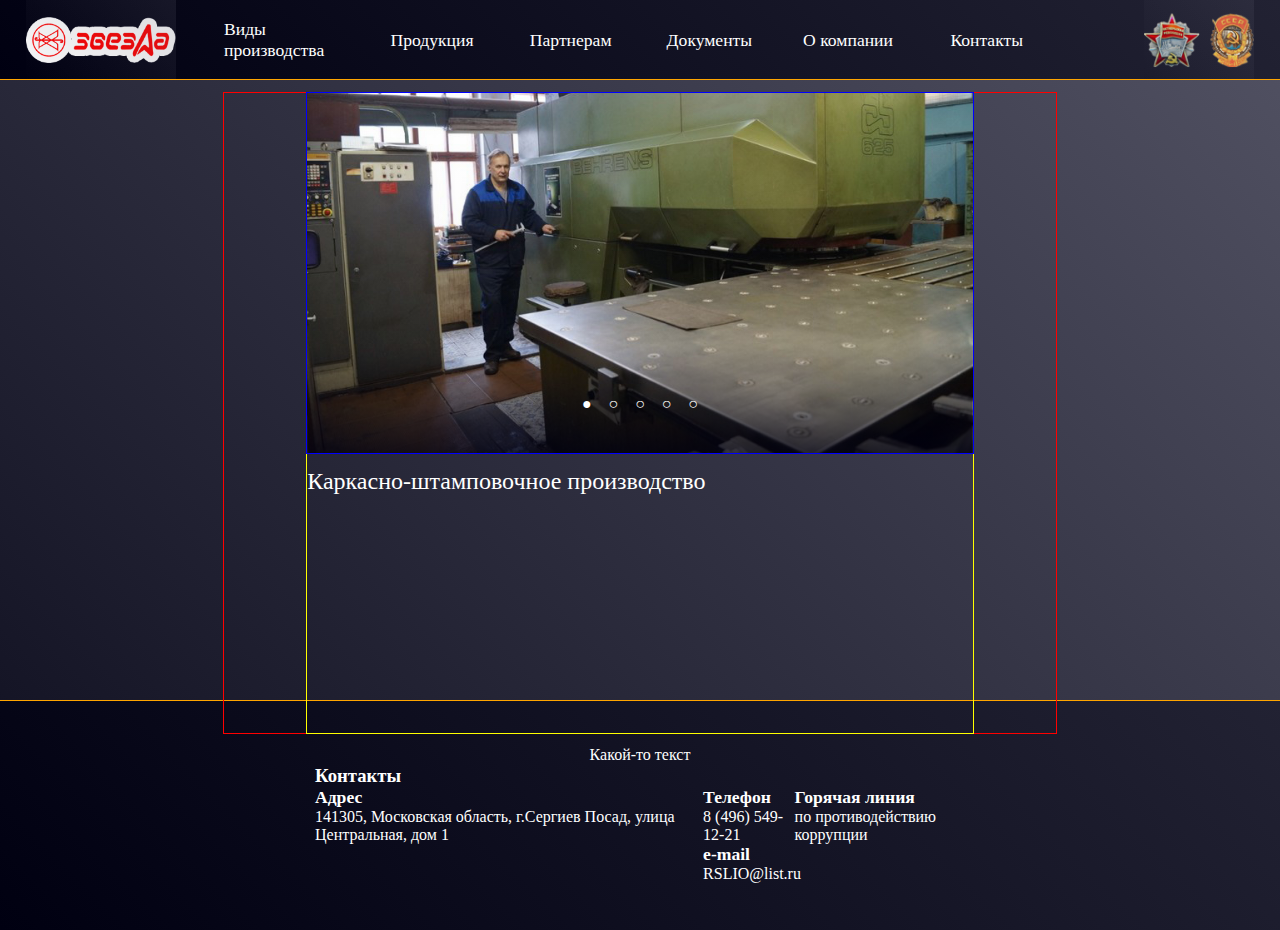
==== index.html @ 36204bb1 "Add files via upload" ====
<!DOCTYPE html>
<html>
<head>
	<meta charset="utf-8">
	<meta name="viewport" content="width=device-width, initial-scale=1">
	<title>Электромеханический завод "Звезда"</title>
	<link rel="stylesheet" type="text/css" href="style.css">
</head>
<body>
	<header>
		<a href="index.html"><div class="logo"></div></a>
		<div class="orderns"></div>
		<nav>
			<!-- <a href="#" class="logo"><img src="img/logo.png"></a> -->
			<div class="dropdown">
				<a href="#">Виды производства</a>
				<div class="list">
					<a href="#">Изготовление и наладка компьютеров серии "Эльбрус"</a>
					<a href="#">SMD монтаж</a>
					<a href="#">Механообрабатывающее производство</a>
					<a href="#">Производство печатных плат</a>
					<a href="#">Контрактное производство электроники</a>
					<a href="#">Каркасно-штамповочное производство</a>
					<a href="#">Литье алюминия</a>
					<a href="#">Литье изделий из пластмасс</a>
					<a href="#">Производство изделий из пластмассы</a>
					<a href="#">Производство лакокрасочных покрытий</a>
					<a href="#">Производство химико-гальванических покрытий</a>
					<a href="#">Перечень видов испытаний</a>
				</div>
			</div>
			<div class="dropdown">
				<a href="#">Продукция</a>
				<div class="list">
					<a href="#">Шкафы телекоммуникационные</a>
					<a href="#">Светодиодные светильники</a>
					<a href="#">Светодиодные драйверы</a>
					<a href="#">Быстроразъемные соединения</a>
					<a href="#">Изделия механообрабатывающего производства</a>
					<a href="#">Каркасы ферритовых сердечников</a>
					<a href="#">Наконечники</a>
					<a href="#">Пластмассовые и резиновые изделия</a>
					<a href="#">Пневмопресс с регулируемым усилием</a>
					<a href="#">Производство корпусных изделий</a>
					<a href="#">Промышленная мебель</a>
					<a href="#">Противотаранное останавливающее устройство ПОУ-1</a>
					<a href="#">Тара технологическая</a>
					<a href="#">Теплообменник ТВВ</a>
					<a href="#">Электротехнические радиаторы</a>
					<a href="#">Вычислительный комплекс "Эльбрус"</a>
					<a href="#">Компьютеры серии "Эльбрус"</a>
					<a href="#">Модули процессорные</a>
				</div>
			</div>
			<a href="#">Партнерам</a>
			<div class="dropdown">
				<a href="#">Документы</a>
				<div class="list">
					<a href="#">Закупки по 223-ФЗ</a>
					<a href="#">Формы раскрытия информации</a>
				</div>
			</div>
			<div class="dropdown">
				<a href="#">О компании</a>
				<div class="list">
					<a href="#">История</a>
					<a href="#">Руководство</a>
					<a href="#">Реквизиты</a>
					<a href="#">Вакансии</a>
					<a href="#">Партнёры</a>
					<a href="#">Завод сегодня</a>
				</div>
			</div>
			<!-- <a href="#">Противодействие коррупции</a> -->
			<a href="contacts.html">Контакты</a>
		</nav>
	</header>
	<main>
		<div class="container">
			<div class="prod">
				<div class="crop"><div class="circleContainer"></div></div>
				<p class="description"></p>
			</div>
		</div>
		<p>Какой-то текст</p>
	</main>
	<footer>
		<div class="footer-container">
			<h3>Контакты</h3>
			<div class="info">
				<div>
					<p class="header">Адрес</p>
					<p>141305, Московская область, г.Сергиев Посад, улица Центральная, дом 1</p>
				</div>
				<div>
					<p class="header">Телефон</p>
					<p>8 (496) 549-12-21</p>
					<p class="header">e-mail</p>
					<p>RSLIO@list.ru</p>
				</div>
				<div>
					<p class="header">Горячая линия</p>
					<p>по противодействию коррупции</p>
				</div>
			</div>
		</div>
	</footer>
	<script type="text/javascript" src="app.js"></script>
</body>
</html>
---- style.css ----
@font-face {
    font-family: 'Proxima Nova Extra Condensed';
    src: local('Proxima Nova Extra Condensed Regular'), local('Proxima-Nova-Extra-Condensed-Regular'),
        url('ProximaNovaExCn-Regular.woff2') format('woff2'),
        url('ProximaNovaExCn-Regular.woff') format('woff'),
        url('ProximaNovaExCn-Regular.ttf') format('truetype');
    font-weight: 400;
    font-style: normal;
}

body {
	font-family: 'Proxima Nova Extra Condensed';
	color: white;
	background-color: rgb(50, 50, 67);
	background-image: linear-gradient(45deg, rgba(0, 0, 17, 0.73), rgba(85, 85, 102, 0.91)), url('img/background.png');
	background-size: 100%;
	background-repeat: no-repeat;
	min-height: 100vh;

	--global-width: 65%;
	--global-background-color: linear-gradient(45deg, #001, #223);
}

* {
	margin: 0;
}

a {
	color: #aab;
}

.hidden {
	display: none;
}

.centered {
	display: flex;
	justify-content: center;
	align-items: center;
	gap: 10px;
}

body {
	display: flex;
	flex-direction: column;
}











header {
	height: 80px;
	width: 100%;
	position: relative;
	background: var(--global-background-color);
	top: 0;
	display: flex;
	justify-content: center;
}

nav {
	color: black;
	display: flex;
	justify-content: space-evenly;
	align-items: center;
	height: 100%;
	width: var(--global-width);
	color: white;
	font-size: 1.1em;
}

nav a, .dropdown {
	width: 100%;
	height: 100%;
	color: white;
	text-decoration: none;
}

nav > a, .dropdown, .dropdown > a {
	display: flex;
	justify-content: center;
	align-items: center;
}

nav a:hover {
	background: rgba(255, 255, 255, .25);
}

.dropdown {
	display: inline-block;
}

.list a {
	display: flex;
	align-items: center;
	box-sizing: border-box;
	padding: 7px;
}

.list {
	background: rgba(0, 0, 17, .75);
	position: absolute;
	display: none;
	min-width: 250px;
	backdrop-filter: blur(2px);
	z-index: 1000;
}

.dropdown:hover .list {
	display: block;
}

.logo {
	position: absolute;
	left: 2%;
	background-image: linear-gradient(45deg, rgba(0, 0, 17, 0.03), rgba(85, 85, 102, 0.21)), url("img/logo.png");
	background-repeat: no-repeat;
	background-size: contain;
	background-position: center;
	height: 100%;
	width: 150px;
}

.orderns {
	position: absolute;
	right: 2%;
	background-image: linear-gradient(45deg, rgba(0, 0, 17, 0.03), rgba(85, 85, 102, 0.21)), url("img/orderns.png");;
	background-repeat: no-repeat;
	background-size: contain;
	background-position: center;
	height: 100%;
	width: 110px;
}











main {
	width: 100%;
	height: calc(100vh - 200px - 80px);
	display: flex;
	flex: 1 0 auto;
	align-items: center;
	flex-direction: column;
	position: relative;
	outline: 1px solid orange;
}

.container {
	width: var(--global-width);
	min-height: 50vw;
	/* height: 1px; */
	display: flex;
	justify-content: center;
	margin: 1% 0;
	position: relative;
	outline: 1px solid red;
}

.prod {
	width: 80%;
	/* height: 56.25%; */
	height: 100%;
	display: flex;
	flex-direction: column; 
	position: relative;
	cursor: pointer;
	outline: 1px solid yellow;
}

.crop {
	width: 100%;
	height: 56.25%;
	position: relative;
	outline: 1px solid blue;
}

.crop .img {
	/* display: block; */
	width: 100%;
	height: 100%;
	background-position: 100% 100%;
	background-size: cover;
	background-repeat: no-repeat;
	position: absolute;
	opacity: 0;
	transition: opacity 0.3s ease-in-out;
}

.prod p {
	padding: 15px 0;
	font-size: 1.5em;
	position: relative;
}

.circleContainer {
	display: flex;
	width: 100%;
	flex-direction: row;
	justify-content: center;
	position: absolute;
	bottom: 10%;
	z-index: 1;
}

.circle {
	cursor: pointer;
	display: inline-block;
	padding: .5% 1%;
	width: 2%;
	display: flex;
	justify-content: center;
}



.contacts {
	display: flex;
	flex-direction: column;
}




















footer {
	background: var(--global-background-color);
	height: 200px;
	padding: 15px;
	display: flex;
	justify-content: center;
	align-items: center;
	flex-shrink: 0;
}

.footer-container {
	width: calc(var(--global-width) * 0.8);
	height: 50%;
}

.header {
	font-weight: bold;
	font-size: 1.1em;
}

.info {
	display: flex;
	justify-content: space-between;
}

.info div {
	min-width: 90px;
}
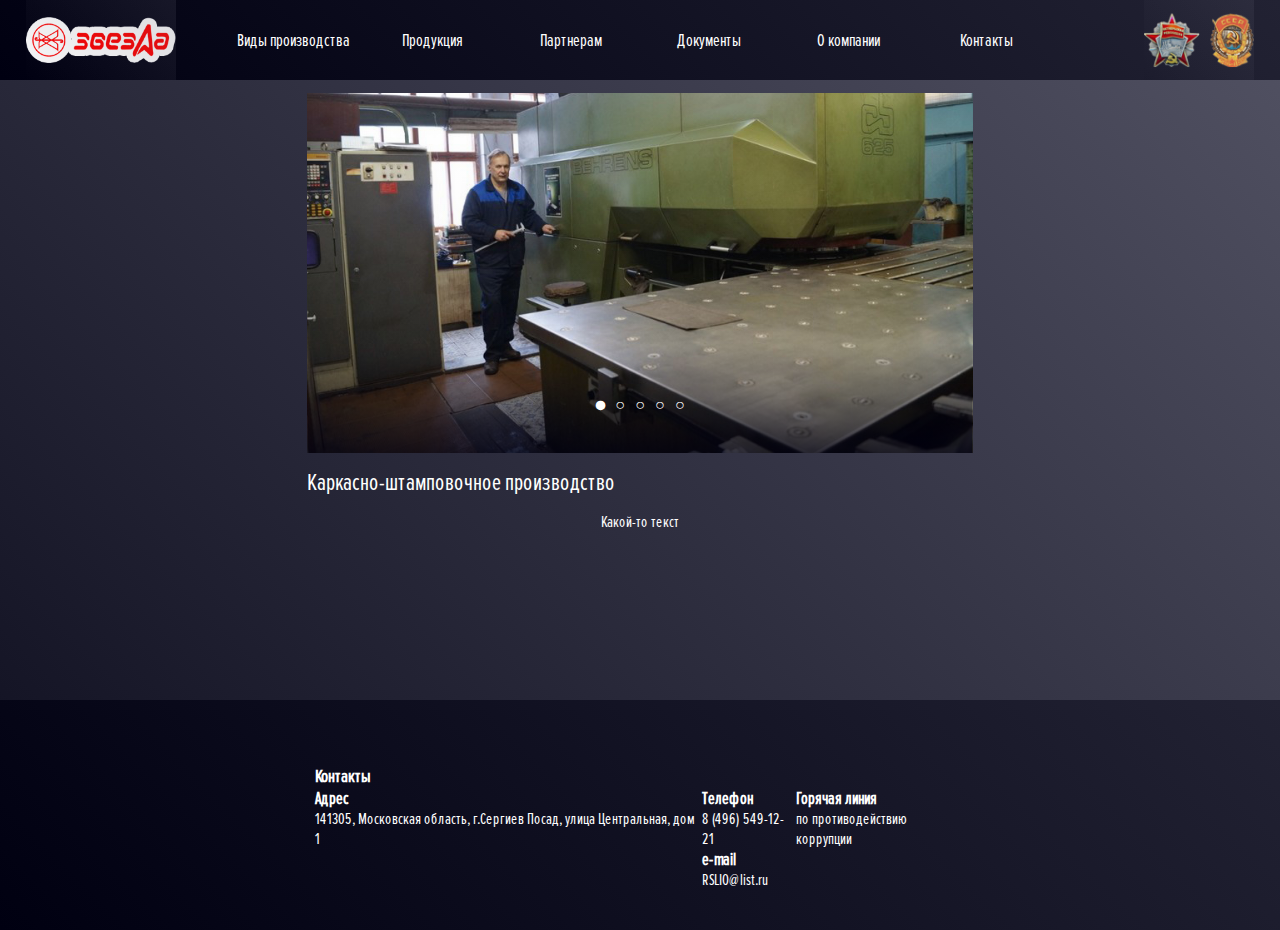
==== commit 95192ebb: "Add files via upload" ====
--- a/index.html
+++ b/index.html
@@ -81,8 +81,9 @@
 				<div class="crop"><div class="circleContainer"></div></div>
 				<p class="description"></p>
 			</div>
+			<p>Какой-то текст</p>
+			<div class="cgrid"></div>
 		</div>
-		<p>Какой-то текст</p>
 	</main>
 	<footer>
 		<div class="footer-container">
--- a/style.css
+++ b/style.css
@@ -1,11 +1,10 @@
 @font-face {
-    font-family: 'Proxima Nova Extra Condensed';
-    src: local('Proxima Nova Extra Condensed Regular'), local('Proxima-Nova-Extra-Condensed-Regular'),
-        url('ProximaNovaExCn-Regular.woff2') format('woff2'),
-        url('ProximaNovaExCn-Regular.woff') format('woff'),
-        url('ProximaNovaExCn-Regular.ttf') format('truetype');
-    font-weight: 400;
-    font-style: normal;
+	font-family: 'Proxima Nova Extra Condensed';
+	src: url('font/ProximaNovaExCn-Regular.woff2') format('woff2'),
+		url('font/ProximaNovaExCn-Regular.woff') format('woff'),
+		url('font/ProximaNovaExCn-Regular.ttf') format('truetype');
+	font-weight: 400;
+	font-style: normal;
 }
 
 body {
@@ -19,6 +18,8 @@
 
 	--global-width: 65%;
 	--global-background-color: linear-gradient(45deg, #001, #223);
+	--header-height: 80px;
+	--footer-height: 200px;
 }
 
 * {
@@ -56,7 +57,7 @@
 
 
 header {
-	height: 80px;
+	height: var(--header-height);
 	width: 100%;
 	position: relative;
 	background: var(--global-background-color);
@@ -151,46 +152,40 @@
 
 main {
 	width: 100%;
-	height: calc(100vh - 200px - 80px);
+	height: calc(100vh - var(--footer-height) - var(--header-height));
 	display: flex;
 	flex: 1 0 auto;
 	align-items: center;
 	flex-direction: column;
 	position: relative;
-	outline: 1px solid orange;
 }
 
 .container {
 	width: var(--global-width);
-	min-height: 50vw;
-	/* height: 1px; */
-	display: flex;
-	justify-content: center;
+	height: 100%;
+	display: flex;
+	flex-direction: column;
+	align-items: center;
 	margin: 1% 0;
 	position: relative;
-	outline: 1px solid red;
 }
 
 .prod {
 	width: 80%;
-	/* height: 56.25%; */
-	height: 100%;
+	height: fit-content;
 	display: flex;
 	flex-direction: column; 
 	position: relative;
 	cursor: pointer;
-	outline: 1px solid yellow;
 }
 
 .crop {
 	width: 100%;
-	height: 56.25%;
-	position: relative;
-	outline: 1px solid blue;
+	height: 28.125vw;
+	position: relative;
 }
 
 .crop .img {
-	/* display: block; */
 	width: 100%;
 	height: 100%;
 	background-position: 100% 100%;
@@ -220,13 +215,11 @@
 .circle {
 	cursor: pointer;
 	display: inline-block;
-	padding: .5% 1%;
+	padding: .25% .5%;
 	width: 2%;
 	display: flex;
 	justify-content: center;
 }
-
-
 
 .contacts {
 	display: flex;
@@ -254,7 +247,7 @@
 
 footer {
 	background: var(--global-background-color);
-	height: 200px;
+	height: var(--footer-height);
 	padding: 15px;
 	display: flex;
 	justify-content: center;
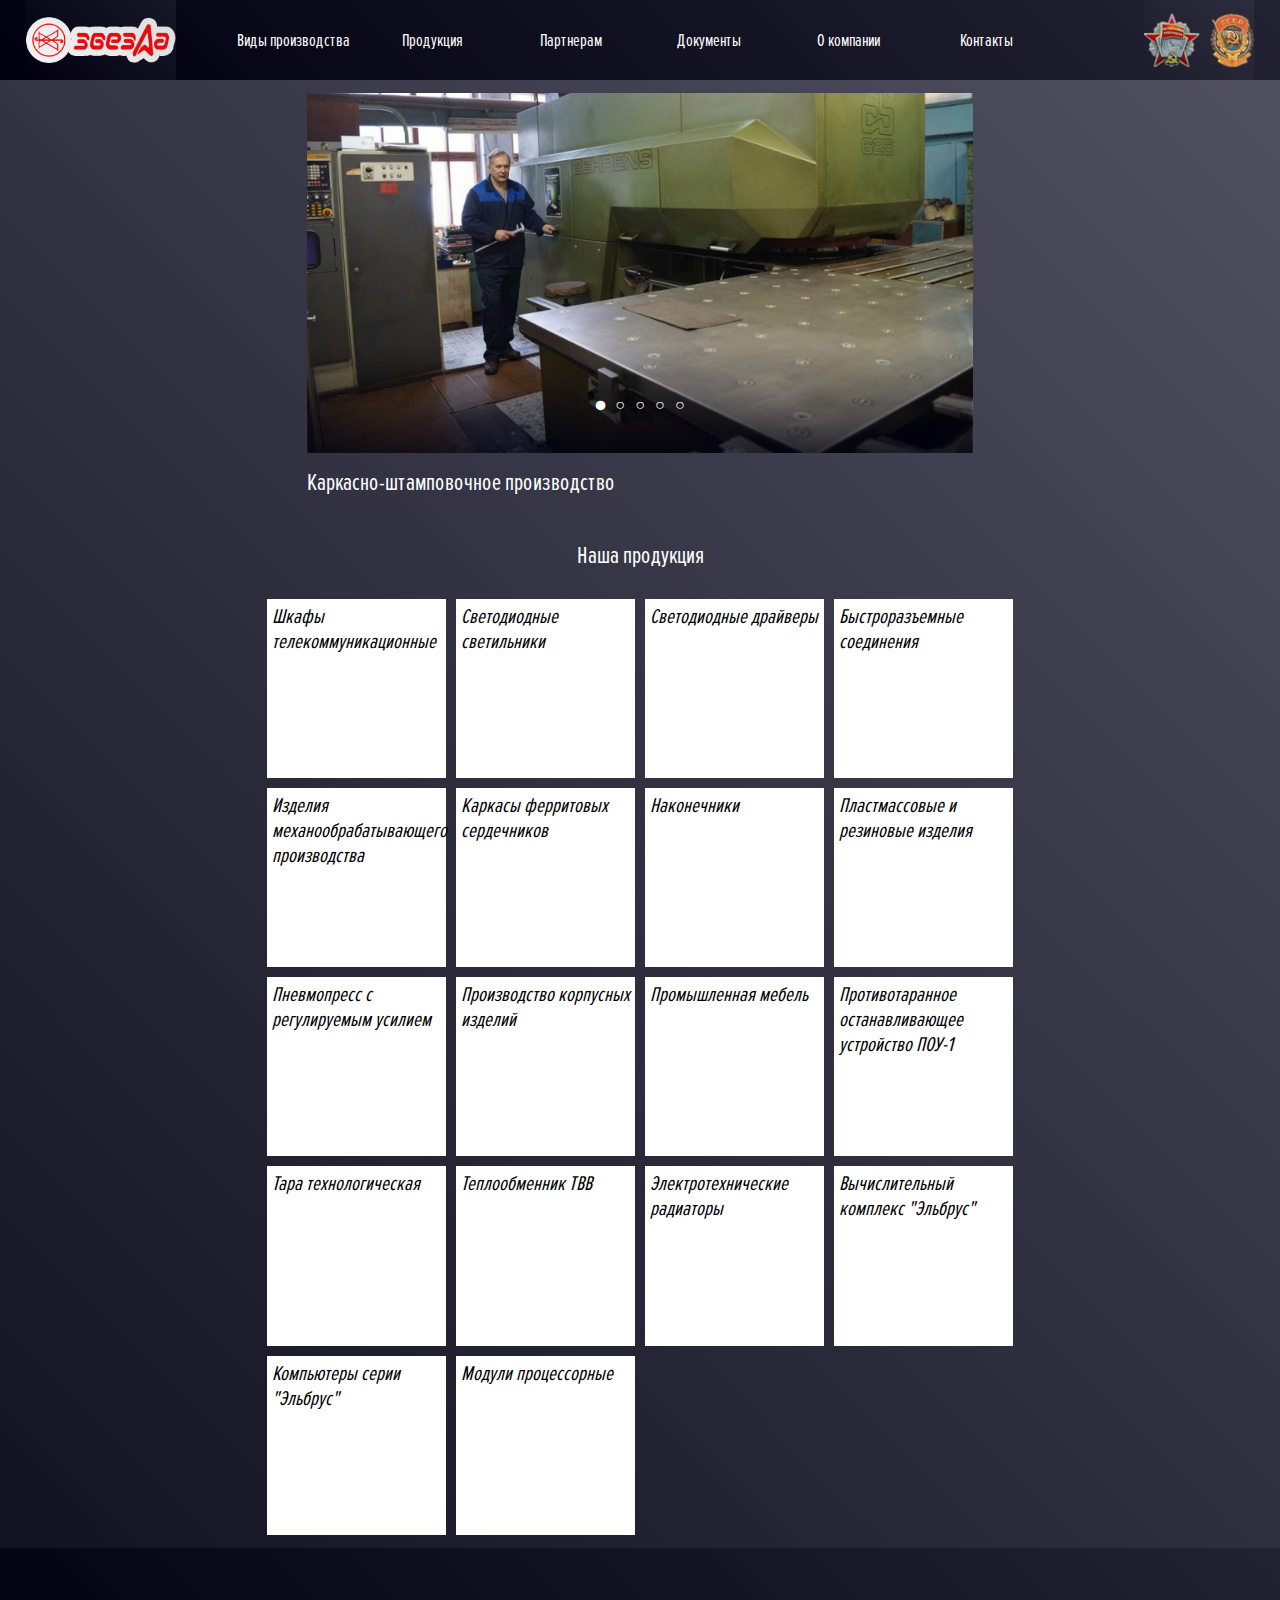
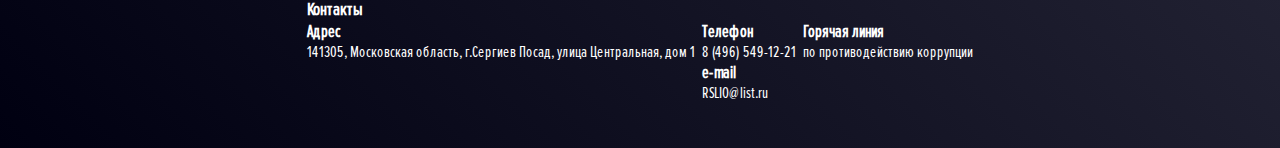
==== commit ff46daee: "Add files via upload" ====
--- a/index.html
+++ b/index.html
@@ -8,72 +8,7 @@
 </head>
 <body>
 	<header>
-		<a href="index.html"><div class="logo"></div></a>
-		<div class="orderns"></div>
-		<nav>
-			<!-- <a href="#" class="logo"><img src="img/logo.png"></a> -->
-			<div class="dropdown">
-				<a href="#">Виды производства</a>
-				<div class="list">
-					<a href="#">Изготовление и наладка компьютеров серии "Эльбрус"</a>
-					<a href="#">SMD монтаж</a>
-					<a href="#">Механообрабатывающее производство</a>
-					<a href="#">Производство печатных плат</a>
-					<a href="#">Контрактное производство электроники</a>
-					<a href="#">Каркасно-штамповочное производство</a>
-					<a href="#">Литье алюминия</a>
-					<a href="#">Литье изделий из пластмасс</a>
-					<a href="#">Производство изделий из пластмассы</a>
-					<a href="#">Производство лакокрасочных покрытий</a>
-					<a href="#">Производство химико-гальванических покрытий</a>
-					<a href="#">Перечень видов испытаний</a>
-				</div>
-			</div>
-			<div class="dropdown">
-				<a href="#">Продукция</a>
-				<div class="list">
-					<a href="#">Шкафы телекоммуникационные</a>
-					<a href="#">Светодиодные светильники</a>
-					<a href="#">Светодиодные драйверы</a>
-					<a href="#">Быстроразъемные соединения</a>
-					<a href="#">Изделия механообрабатывающего производства</a>
-					<a href="#">Каркасы ферритовых сердечников</a>
-					<a href="#">Наконечники</a>
-					<a href="#">Пластмассовые и резиновые изделия</a>
-					<a href="#">Пневмопресс с регулируемым усилием</a>
-					<a href="#">Производство корпусных изделий</a>
-					<a href="#">Промышленная мебель</a>
-					<a href="#">Противотаранное останавливающее устройство ПОУ-1</a>
-					<a href="#">Тара технологическая</a>
-					<a href="#">Теплообменник ТВВ</a>
-					<a href="#">Электротехнические радиаторы</a>
-					<a href="#">Вычислительный комплекс "Эльбрус"</a>
-					<a href="#">Компьютеры серии "Эльбрус"</a>
-					<a href="#">Модули процессорные</a>
-				</div>
-			</div>
-			<a href="#">Партнерам</a>
-			<div class="dropdown">
-				<a href="#">Документы</a>
-				<div class="list">
-					<a href="#">Закупки по 223-ФЗ</a>
-					<a href="#">Формы раскрытия информации</a>
-				</div>
-			</div>
-			<div class="dropdown">
-				<a href="#">О компании</a>
-				<div class="list">
-					<a href="#">История</a>
-					<a href="#">Руководство</a>
-					<a href="#">Реквизиты</a>
-					<a href="#">Вакансии</a>
-					<a href="#">Партнёры</a>
-					<a href="#">Завод сегодня</a>
-				</div>
-			</div>
-			<!-- <a href="#">Противодействие коррупции</a> -->
-			<a href="contacts.html">Контакты</a>
-		</nav>
+		<nav></nav>
 	</header>
 	<main>
 		<div class="container">
@@ -81,31 +16,32 @@
 				<div class="crop"><div class="circleContainer"></div></div>
 				<p class="description"></p>
 			</div>
-			<p>Какой-то текст</p>
-			<div class="cgrid"></div>
+			<br><p>Наша продукция</p><br>
+			<div class="cgrid">
+				<a class="tile" href="#" style="background-image: pink, url(img/items/1.jpg);">Шкафы телекоммуникационные</a>
+    			<a class="tile" href="#" style="background-image: pink, url(img/items/2.jpg);">Светодиодные светильники</a>
+    			<a class="tile" href="#" style="background-image: pink, url(img/items/3.jpg);">Светодиодные драйверы</a>
+				<a class="tile" href="#" style="background-image: pink, url(img/items/4.jpg);">Быстроразъемные соединения</a>
+				<a class="tile" href="#" style="background-image: pink, url(img/items/5.jpg);">Изделия механообрабатывающего производства</a>
+				<a class="tile" href="#" style="background-image: pink, url(img/items/6.jpg);">Каркасы ферритовых сердечников</a>
+				<a class="tile" href="#" style="background-image: pink, url(img/items/7.jpg);">Наконечники</a>
+				<a class="tile" href="#" style="background-image: pink, url(img/items/8.jpg);">Пластмассовые и резиновые изделия</a>
+				<a class="tile" href="#" style="background-image: pink, url(img/items/9.jpg);">Пневмопресс с регулируемым усилием</a>
+				<a class="tile" href="#" style="background-image: pink, url(img/items/10.jpg);">Производство корпусных изделий</a>
+				<a class="tile" href="#" style="background-image: pink, url(img/items/11.jpg);">Промышленная мебель</a>
+				<a class="tile" href="#" style="background-image: pink, url(img/items/12.jpg);">Противотаранное останавливающее устройство ПОУ-1</a>
+				<a class="tile" href="#" style="background-image: pink, url(img/items/13.jpg);">Тара технологическая</a>
+				<a class="tile" href="#" style="background-image: pink, url(img/items/14.jpg);">Теплообменник ТВВ</a>
+				<a class="tile" href="#" style="background-image: pink, url(img/items/15.jpg);">Электротехнические радиаторы</a>
+				<a class="tile" href="#" style="background-image: pink, url(img/items/16.jpg);">Вычислительный комплекс "Эльбрус"</a>
+				<a class="tile" href="#" style="background-image: pink, url(img/items/17.jpg);">Компьютеры серии "Эльбрус"</a>
+				<a class="tile" href="#" style="background-image: pink, url(img/items/18.jpg);">Модули процессорные</a>
+			</div>
 		</div>
 	</main>
-	<footer>
-		<div class="footer-container">
-			<h3>Контакты</h3>
-			<div class="info">
-				<div>
-					<p class="header">Адрес</p>
-					<p>141305, Московская область, г.Сергиев Посад, улица Центральная, дом 1</p>
-				</div>
-				<div>
-					<p class="header">Телефон</p>
-					<p>8 (496) 549-12-21</p>
-					<p class="header">e-mail</p>
-					<p>RSLIO@list.ru</p>
-				</div>
-				<div>
-					<p class="header">Горячая линия</p>
-					<p>по противодействию коррупции</p>
-				</div>
-			</div>
-		</div>
-	</footer>
+	<footer></footer>
+	<script type="text/javascript" src="drawHeader.js"></script>
+	<script type="text/javascript" src="drawFooter.js"></script>
 	<script type="text/javascript" src="app.js"></script>
 </body>
 </html>--- a/style.css
+++ b/style.css
@@ -129,10 +129,10 @@
 	width: 150px;
 }
 
-.orderns {
+.orders {
 	position: absolute;
 	right: 2%;
-	background-image: linear-gradient(45deg, rgba(0, 0, 17, 0.03), rgba(85, 85, 102, 0.21)), url("img/orderns.png");;
+	background-image: linear-gradient(45deg, rgba(0, 0, 17, 0.03), rgba(85, 85, 102, 0.21)), url("img/orders.png");
 	background-repeat: no-repeat;
 	background-size: contain;
 	background-position: center;
@@ -152,12 +152,13 @@
 
 main {
 	width: 100%;
-	height: calc(100vh - var(--footer-height) - var(--header-height));
+	min-height: calc(100vh - var(--footer-height) - var(--header-height));
 	display: flex;
 	flex: 1 0 auto;
 	align-items: center;
 	flex-direction: column;
 	position: relative;
+	font-size: 1.5rem;
 }
 
 .container {
@@ -196,9 +197,9 @@
 	transition: opacity 0.3s ease-in-out;
 }
 
-.prod p {
+.description {
 	padding: 15px 0;
-	font-size: 1.5em;
+	/* font-size: 1.5em; */
 	position: relative;
 }
 
@@ -210,6 +211,7 @@
 	position: absolute;
 	bottom: 10%;
 	z-index: 1;
+	font-size: 1rem;
 }
 
 .circle {
@@ -221,6 +223,27 @@
 	justify-content: center;
 }
 
+.cgrid {
+	display: grid;
+	grid-template-columns: 1fr 1fr 1fr 1fr;
+	gap: 10px;
+}
+
+.tile {
+	width: 14vw;
+	height: 14vw;
+	background-color: white;
+	color: black;
+	box-sizing: border-box;
+	padding: 5px;
+	text-decoration: none;
+	font-size: 1.3rem;
+	font-style: italic;
+	background-repeat: no-repeat;
+	background-size: cover;
+	background-position: center;
+}
+
 .contacts {
 	display: flex;
 	flex-direction: column;
@@ -248,11 +271,11 @@
 footer {
 	background: var(--global-background-color);
 	height: var(--footer-height);
-	padding: 15px;
 	display: flex;
 	justify-content: center;
 	align-items: center;
 	flex-shrink: 0;
+	overflow: hidden;
 }
 
 .footer-container {
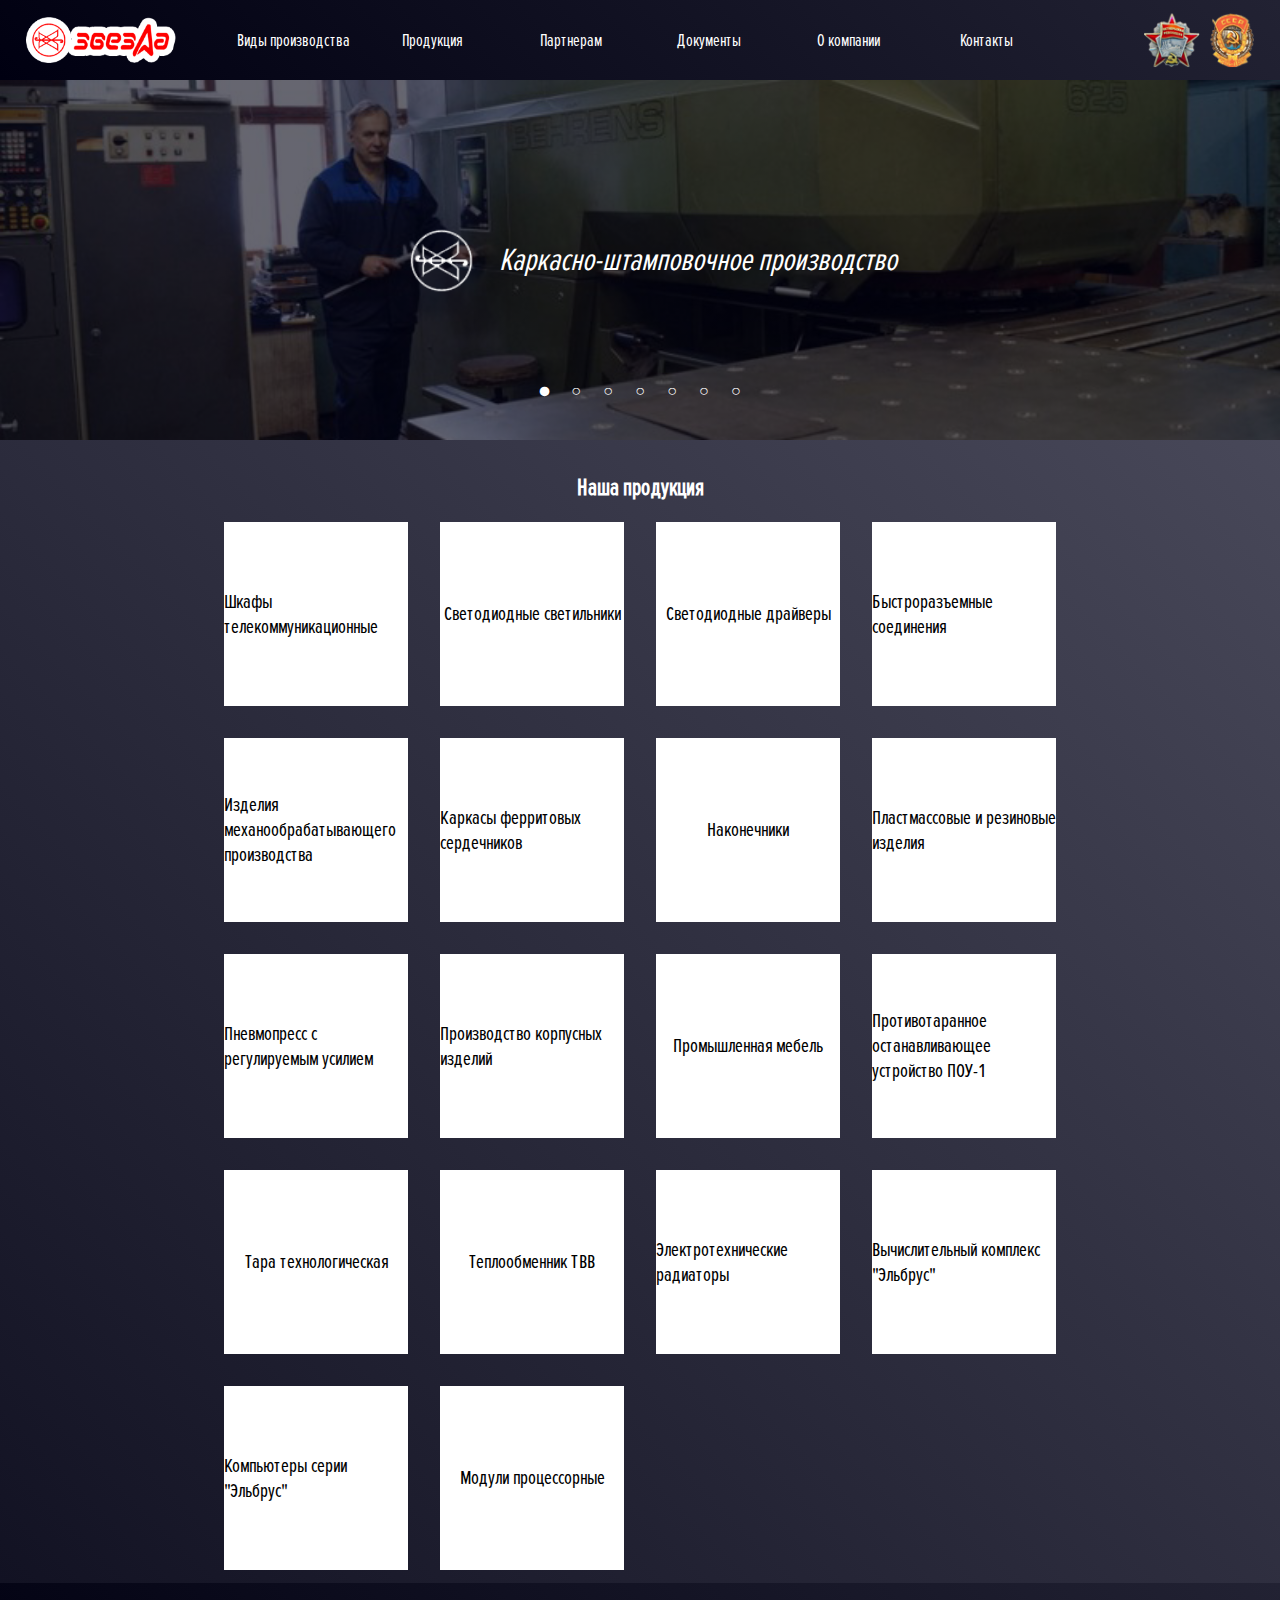
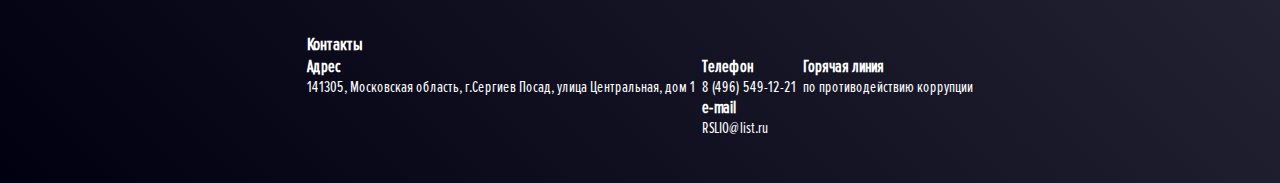
==== commit e43e7b31: "Add files via upload" ====
--- a/index.html
+++ b/index.html
@@ -11,31 +11,33 @@
 		<nav></nav>
 	</header>
 	<main>
+		<div class="prod">
+			<div class="crop"><div class="circleContainer"></div></div>
+			<div class="description"><div class="description-logo"></div><p></p></div>
+		</div>
 		<div class="container">
-			<div class="prod">
-				<div class="crop"><div class="circleContainer"></div></div>
-				<p class="description"></p>
-			</div>
-			<br><p>Наша продукция</p><br>
-			<div class="cgrid">
-				<a class="tile" href="#" style="background-image: pink, url(img/items/1.jpg);">Шкафы телекоммуникационные</a>
-    			<a class="tile" href="#" style="background-image: pink, url(img/items/2.jpg);">Светодиодные светильники</a>
-    			<a class="tile" href="#" style="background-image: pink, url(img/items/3.jpg);">Светодиодные драйверы</a>
-				<a class="tile" href="#" style="background-image: pink, url(img/items/4.jpg);">Быстроразъемные соединения</a>
-				<a class="tile" href="#" style="background-image: pink, url(img/items/5.jpg);">Изделия механообрабатывающего производства</a>
-				<a class="tile" href="#" style="background-image: pink, url(img/items/6.jpg);">Каркасы ферритовых сердечников</a>
-				<a class="tile" href="#" style="background-image: pink, url(img/items/7.jpg);">Наконечники</a>
-				<a class="tile" href="#" style="background-image: pink, url(img/items/8.jpg);">Пластмассовые и резиновые изделия</a>
-				<a class="tile" href="#" style="background-image: pink, url(img/items/9.jpg);">Пневмопресс с регулируемым усилием</a>
-				<a class="tile" href="#" style="background-image: pink, url(img/items/10.jpg);">Производство корпусных изделий</a>
-				<a class="tile" href="#" style="background-image: pink, url(img/items/11.jpg);">Промышленная мебель</a>
-				<a class="tile" href="#" style="background-image: pink, url(img/items/12.jpg);">Противотаранное останавливающее устройство ПОУ-1</a>
-				<a class="tile" href="#" style="background-image: pink, url(img/items/13.jpg);">Тара технологическая</a>
-				<a class="tile" href="#" style="background-image: pink, url(img/items/14.jpg);">Теплообменник ТВВ</a>
-				<a class="tile" href="#" style="background-image: pink, url(img/items/15.jpg);">Электротехнические радиаторы</a>
-				<a class="tile" href="#" style="background-image: pink, url(img/items/16.jpg);">Вычислительный комплекс "Эльбрус"</a>
-				<a class="tile" href="#" style="background-image: pink, url(img/items/17.jpg);">Компьютеры серии "Эльбрус"</a>
-				<a class="tile" href="#" style="background-image: pink, url(img/items/18.jpg);">Модули процессорные</a>
+			<div class="items">
+				<br><h2>Наша продукция</h2><br>
+				<div class="cgrid">
+					<a class="tile" href="#"  val="0"><div class="cover">Шкафы телекоммуникационные</div></a>
+    				<a class="tile" href="#"  val="1"><div class="cover">Светодиодные светильники</div></a>
+    				<a class="tile" href="#"  val="2"><div class="cover">Светодиодные драйверы</div></a>
+					<a class="tile" href="#"  val="3"><div class="cover">Быстроразъемные соединения</div></a>
+					<a class="tile" href="#"  val="4"><div class="cover">Изделия механообрабатывающего производства</div></a>
+					<a class="tile" href="#"  val="5"><div class="cover">Каркасы ферритовых сердечников</div></a>
+					<a class="tile" href="#"  val="6"><div class="cover">Наконечники</div></a>
+					<a class="tile" href="#"  val="7"><div class="cover">Пластмассовые и резиновые изделия</div></a>
+					<a class="tile" href="#"  val="8"><div class="cover">Пневмопресс с регулируемым усилием</div></a>
+					<a class="tile" href="#"  val="9"><div class="cover">Производство корпусных изделий</div></a>
+					<a class="tile" href="#" val="10"><div class="cover">Промышленная мебель</div></a>
+					<a class="tile" href="#" val="11"><div class="cover">Противотаранное останавливающее устройство ПОУ-1</div></a>
+					<a class="tile" href="#" val="12"><div class="cover">Тара технологическая</div></a>
+					<a class="tile" href="#" val="13"><div class="cover">Теплообменник ТВВ</div></a>
+					<a class="tile" href="#" val="14"><div class="cover">Электротехнические радиаторы</div></a>
+					<a class="tile" href="#" val="15"><div class="cover">Вычислительный комплекс "Эльбрус"</div></a>
+					<a class="tile" href="#" val="16"><div class="cover">Компьютеры серии "Эльбрус"</div></a>
+					<a class="tile" href="#" val="17"><div class="cover">Модули процессорные</div></a>
+				</div>
 			</div>
 		</div>
 	</main>
--- a/style.css
+++ b/style.css
@@ -20,6 +20,8 @@
 	--global-background-color: linear-gradient(45deg, #001, #223);
 	--header-height: 80px;
 	--footer-height: 200px;
+
+	--prod-img-height: 28.125vw;
 }
 
 * {
@@ -38,7 +40,7 @@
 	display: flex;
 	justify-content: center;
 	align-items: center;
-	gap: 10px;
+	gap: 2%;
 }
 
 body {
@@ -72,7 +74,7 @@
 	justify-content: space-evenly;
 	align-items: center;
 	height: 100%;
-	width: var(--global-width);
+	width: calc(var(--global-width));
 	color: white;
 	font-size: 1.1em;
 }
@@ -121,7 +123,7 @@
 .logo {
 	position: absolute;
 	left: 2%;
-	background-image: linear-gradient(45deg, rgba(0, 0, 17, 0.03), rgba(85, 85, 102, 0.21)), url("img/logo.png");
+	background-image: url("img/logo.png");
 	background-repeat: no-repeat;
 	background-size: contain;
 	background-position: center;
@@ -132,7 +134,7 @@
 .orders {
 	position: absolute;
 	right: 2%;
-	background-image: linear-gradient(45deg, rgba(0, 0, 17, 0.03), rgba(85, 85, 102, 0.21)), url("img/orders.png");
+	background-image: url("img/orders.png");
 	background-repeat: no-repeat;
 	background-size: contain;
 	background-position: center;
@@ -152,44 +154,47 @@
 
 main {
 	width: 100%;
-	min-height: calc(100vh - var(--footer-height) - var(--header-height));
+	/* min-height: calc(100vh - var(--footer-height) - var(--header-height)); */
+	/* height: 1px; */
 	display: flex;
 	flex: 1 0 auto;
 	align-items: center;
-	flex-direction: column;
-	position: relative;
-	font-size: 1.5rem;
+	/* justify-content: center; */
+	flex-direction: column;
+	position: relative;
 }
 
 .container {
-	width: var(--global-width);
-	height: 100%;
-	display: flex;
-	flex-direction: column;
-	align-items: center;
+	width: calc(var(--global-width));
+	display: flex;
+	flex: 1 1 auto;
+	flex-direction: column;
+	align-items: center;
+	justify-content: center;
 	margin: 1% 0;
 	position: relative;
 }
 
 .prod {
-	width: 80%;
+	width: 100%;
 	height: fit-content;
 	display: flex;
 	flex-direction: column; 
 	position: relative;
-	cursor: pointer;
+	top: 0;
+	user-select: none;
 }
 
 .crop {
 	width: 100%;
-	height: 28.125vw;
+	height: var(--prod-img-height);
 	position: relative;
 }
 
 .crop .img {
 	width: 100%;
 	height: 100%;
-	background-position: 100% 100%;
+	background-position: center;
 	background-size: cover;
 	background-repeat: no-repeat;
 	position: absolute;
@@ -198,9 +203,24 @@
 }
 
 .description {
-	padding: 15px 0;
-	/* font-size: 1.5em; */
-	position: relative;
+	font-size: 2em;
+	position: absolute;
+	top: 0;
+	left: 0;
+	width: 100%;
+	height: 100%;
+	font-style: italic;
+	display: flex;
+	align-items: center;
+	justify-content: center;
+}
+
+.description-logo {
+	background-image: url('img/logo3.png');
+	width: 85px;
+	height: 85px;
+	margin: 0 15px;
+	background-size: cover;
 }
 
 .circleContainer {
@@ -217,31 +237,45 @@
 .circle {
 	cursor: pointer;
 	display: inline-block;
-	padding: .25% .5%;
+	padding: .25% .25%;
 	width: 2%;
 	display: flex;
 	justify-content: center;
+}
+
+.items {
+	width: 100%;
+	display: flex;
+	flex-direction: column;
+	align-items: center;
+	position: relative;
 }
 
 .cgrid {
 	display: grid;
-	grid-template-columns: 1fr 1fr 1fr 1fr;
-	gap: 10px;
+	grid-template-columns: repeat(4, 1fr);
+	gap: 2em;
+	position: relative;
 }
 
 .tile {
-	width: 14vw;
-	height: 14vw;
-	background-color: white;
 	color: black;
-	box-sizing: border-box;
-	padding: 5px;
-	text-decoration: none;
-	font-size: 1.3rem;
-	font-style: italic;
+	aspect-ratio: 1;
 	background-repeat: no-repeat;
 	background-size: cover;
 	background-position: center;
+	text-decoration: none;
+}
+
+.cover {
+	background-color: rgba(255, 255, 255, 1);
+	width: 100%;
+	height: 100%;
+	font-size: 1.3rem;
+	display: flex;
+	align-items: center;
+	justify-content: center;
+	transition: all 0.3s ease-in-out;
 }
 
 .contacts {
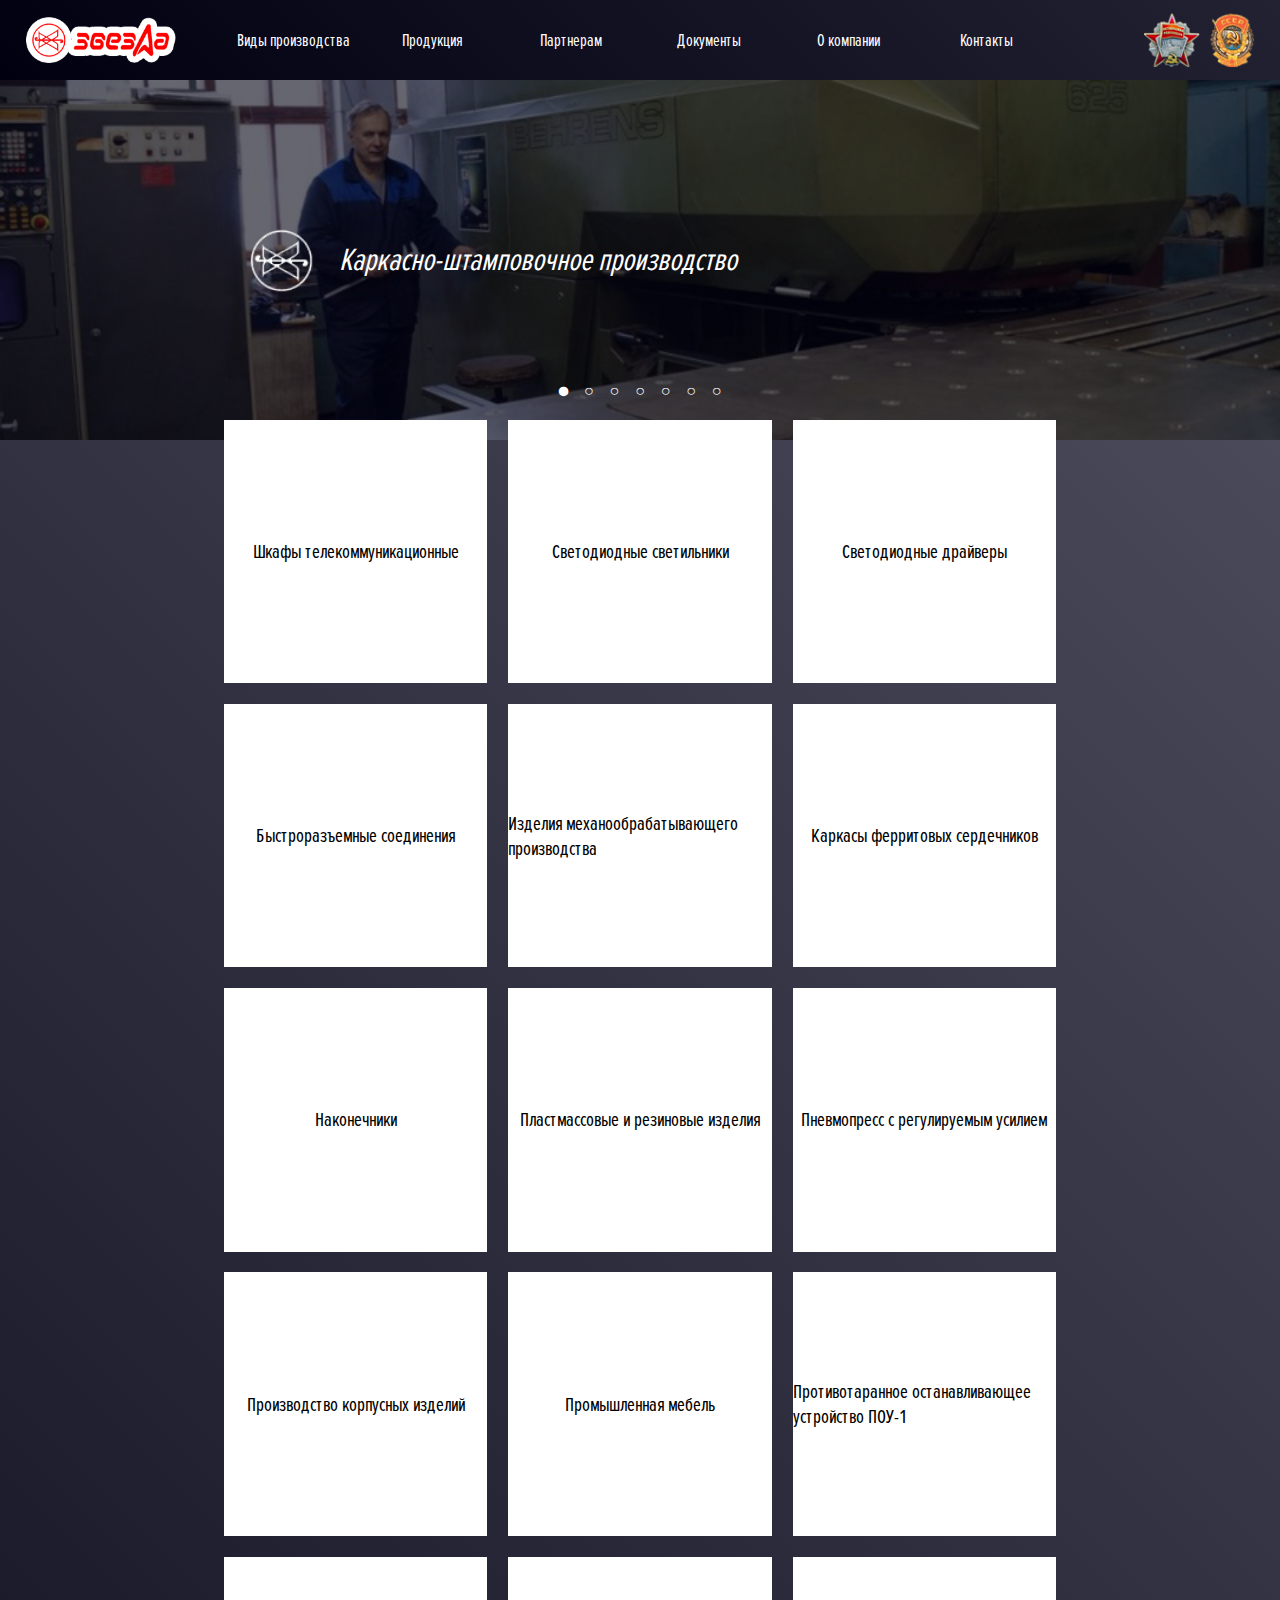
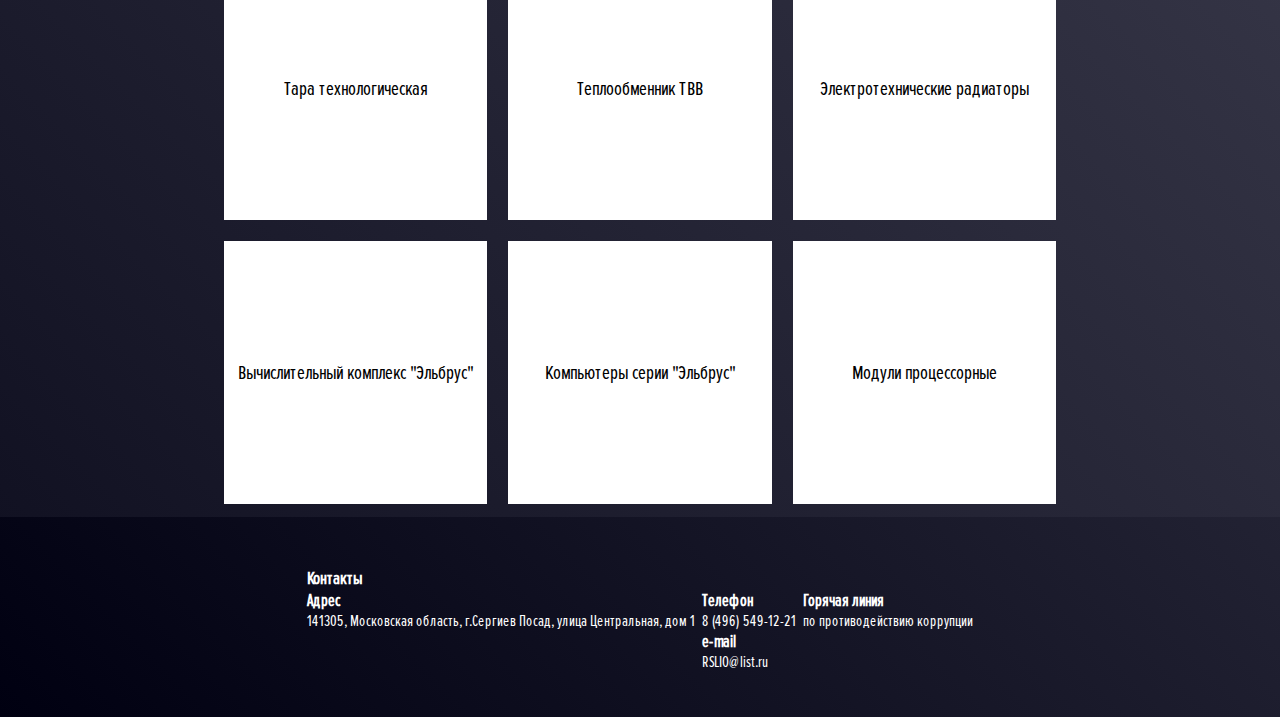
==== commit e1523dcc: "Update index.html" ====
--- a/index.html
+++ b/index.html
@@ -17,7 +17,7 @@
 		</div>
 		<div class="container">
 			<div class="items">
-				<br><h2>Наша продукция</h2><br>
+				<!-- <br><h2>Наша продукция</h2><br> -->
 				<div class="cgrid">
 					<a class="tile" href="#"  val="0"><div class="cover">Шкафы телекоммуникационные</div></a>
     				<a class="tile" href="#"  val="1"><div class="cover">Светодиодные светильники</div></a>
@@ -46,4 +46,4 @@
 	<script type="text/javascript" src="drawFooter.js"></script>
 	<script type="text/javascript" src="app.js"></script>
 </body>
-</html>+</html>
--- a/style.css
+++ b/style.css
@@ -8,7 +8,7 @@
 }
 
 body {
-	font-family: 'Proxima Nova Extra Condensed';
+	font-family: 'Proxima Nova Extra Condensed', Arial;
 	color: white;
 	background-color: rgb(50, 50, 67);
 	background-image: linear-gradient(45deg, rgba(0, 0, 17, 0.73), rgba(85, 85, 102, 0.91)), url('img/background.png');
@@ -61,11 +61,11 @@
 header {
 	height: var(--header-height);
 	width: 100%;
-	position: relative;
+	position: fixed;
 	background: var(--global-background-color);
-	top: 0;
-	display: flex;
-	justify-content: center;
+	display: flex;
+	justify-content: center;
+	z-index: 100;
 }
 
 nav {
@@ -162,6 +162,7 @@
 	/* justify-content: center; */
 	flex-direction: column;
 	position: relative;
+	margin-top: var(--header-height);
 }
 
 .container {
@@ -206,13 +207,12 @@
 	font-size: 2em;
 	position: absolute;
 	top: 0;
-	left: 0;
-	width: 100%;
+	left: calc((100% - var(--global-width)) / 2);
+	width: var(--global-width);
 	height: 100%;
 	font-style: italic;
 	display: flex;
 	align-items: center;
-	justify-content: center;
 }
 
 .description-logo {
@@ -238,7 +238,7 @@
 	cursor: pointer;
 	display: inline-block;
 	padding: .25% .25%;
-	width: 2%;
+	width: 1.5%;
 	display: flex;
 	justify-content: center;
 }
@@ -253,9 +253,10 @@
 
 .cgrid {
 	display: grid;
-	grid-template-columns: repeat(4, 1fr);
-	gap: 2em;
-	position: relative;
+	grid-template-columns: repeat(3, 1fr);
+	gap: 1.3em;
+	position: relative;
+	margin-top: -4%;
 }
 
 .tile {
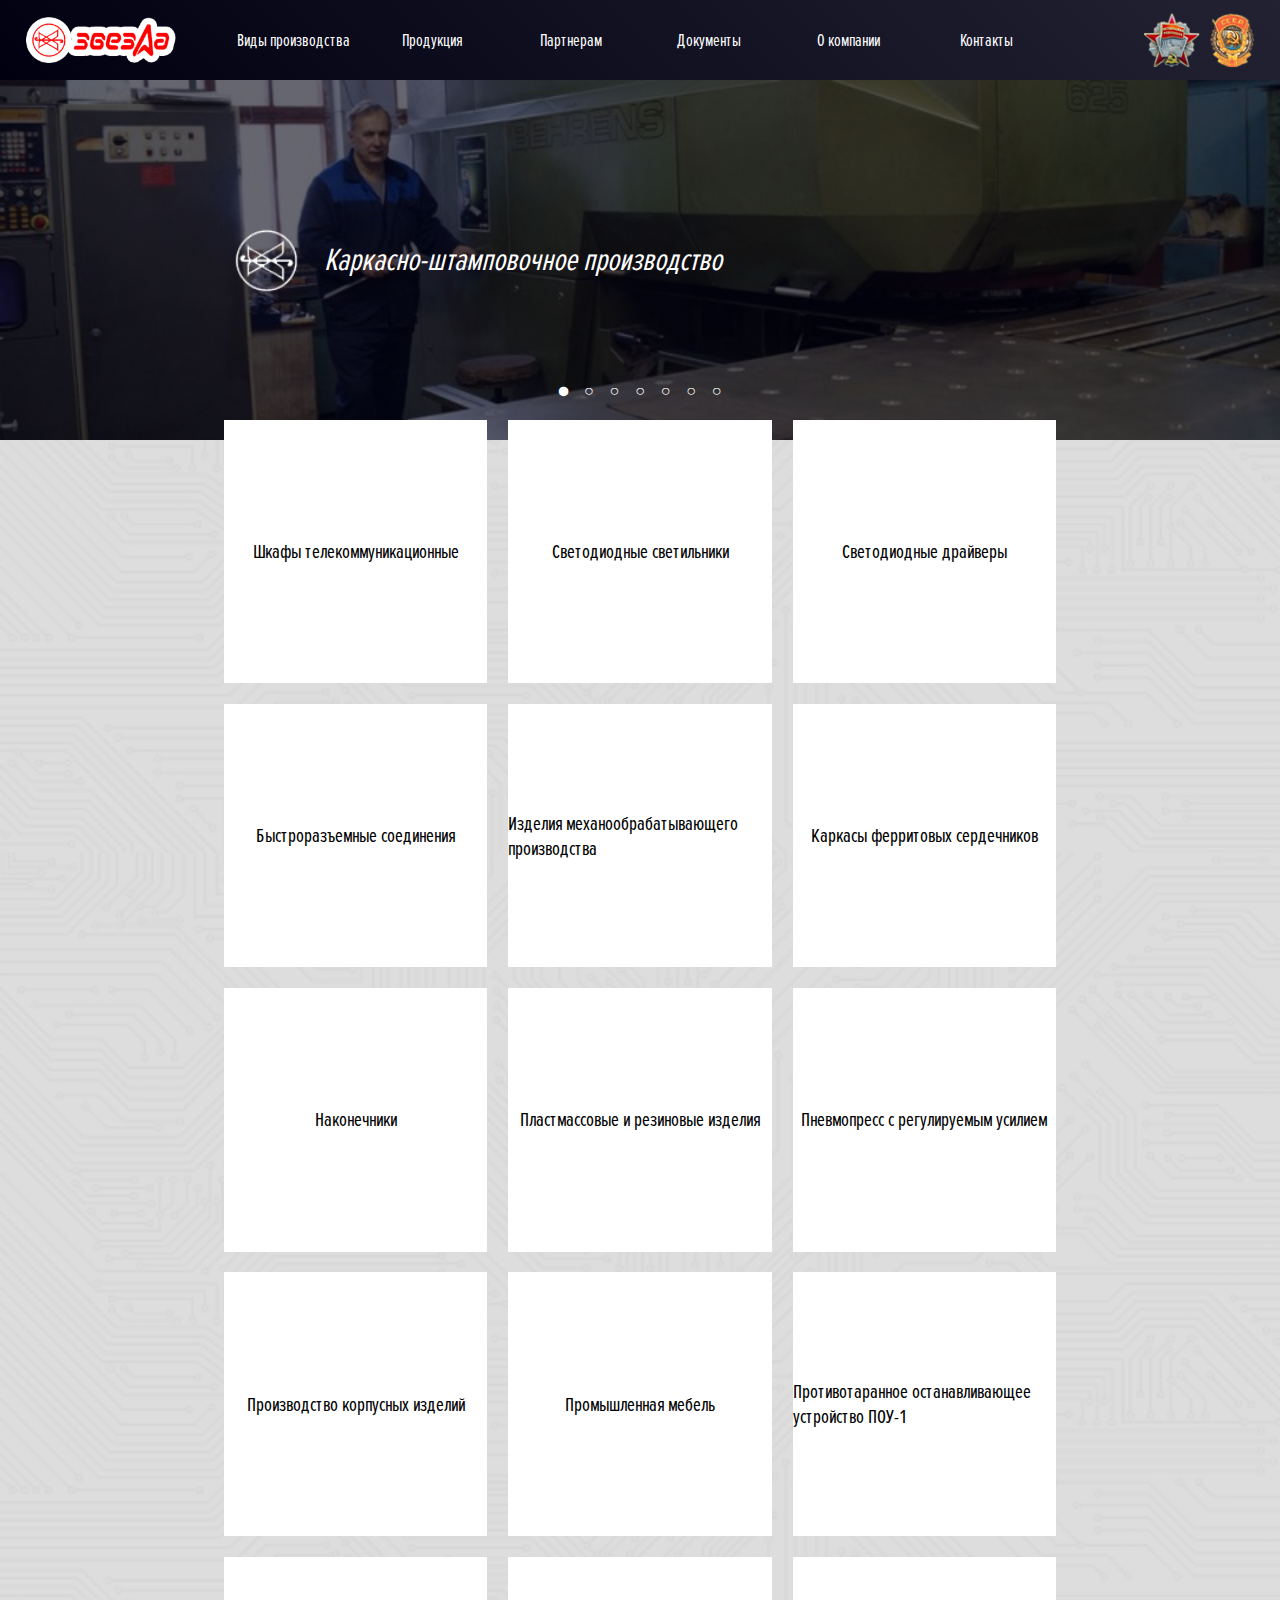
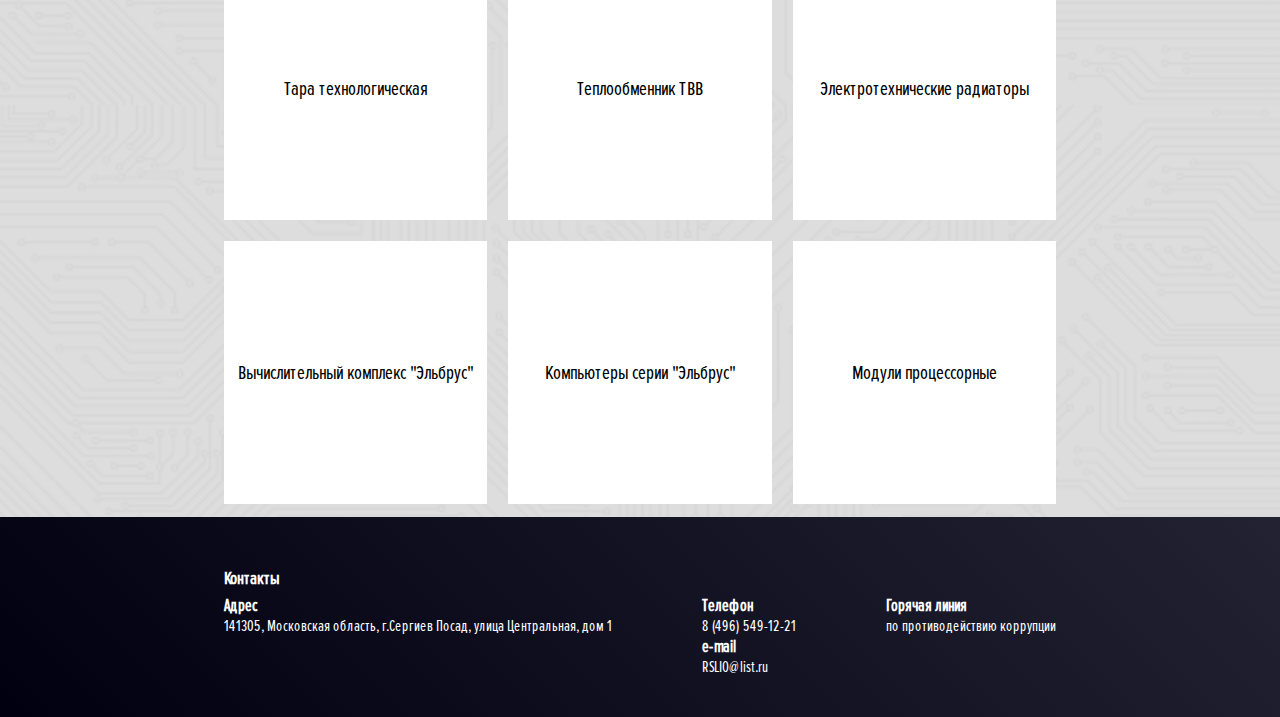
==== commit 6572fcc0: "Add files via upload" ====
--- a/index.html
+++ b/index.html
@@ -42,8 +42,7 @@
 		</div>
 	</main>
 	<footer></footer>
-	<script type="text/javascript" src="drawHeader.js"></script>
-	<script type="text/javascript" src="drawFooter.js"></script>
 	<script type="text/javascript" src="app.js"></script>
+	<script type="text/javascript" src="draw.js"></script>
 </body>
-</html>
+</html>--- a/style.css
+++ b/style.css
@@ -10,10 +10,12 @@
 body {
 	font-family: 'Proxima Nova Extra Condensed', Arial;
 	color: white;
-	background-color: rgb(50, 50, 67);
-	background-image: linear-gradient(45deg, rgba(0, 0, 17, 0.73), rgba(85, 85, 102, 0.91)), url('img/background.png');
+	/* background-color: rgb(50, 50, 67); */
+	/* background-image: linear-gradient(45deg, rgba(0, 0, 17, 0.73), rgba(85, 85, 102, 0.91)), url('img/background.png'); */
+	/* background-color: rgb(220, 220, 220); */
+	background-image: linear-gradient(45deg, rgba(220, 220, 220, 0.97), rgba(220, 220, 220, 0.97)), url('img/bg-circuit-pattern.jpg');
 	background-size: 100%;
-	background-repeat: no-repeat;
+	/* background-repeat: no-repeat; */
 	min-height: 100vh;
 
 	--global-width: 65%;
@@ -29,7 +31,8 @@
 }
 
 a {
-	color: #aab;
+	/* color: #aab; */
+	color: #77a;
 }
 
 .hidden {
@@ -167,6 +170,7 @@
 
 .container {
 	width: calc(var(--global-width));
+	color: black;
 	display: flex;
 	flex: 1 1 auto;
 	flex-direction: column;
@@ -219,7 +223,7 @@
 	background-image: url('img/logo3.png');
 	width: 85px;
 	height: 85px;
-	margin: 0 15px;
+	margin-right: 15px;
 	background-size: cover;
 }
 
@@ -253,6 +257,7 @@
 
 .cgrid {
 	display: grid;
+	width: 100%;
 	grid-template-columns: repeat(3, 1fr);
 	gap: 1.3em;
 	position: relative;
@@ -314,8 +319,12 @@
 }
 
 .footer-container {
-	width: calc(var(--global-width) * 0.8);
+	width: var(--global-width);
 	height: 50%;
+}
+
+footer h3 {
+	margin-bottom: 5px;
 }
 
 .header {
